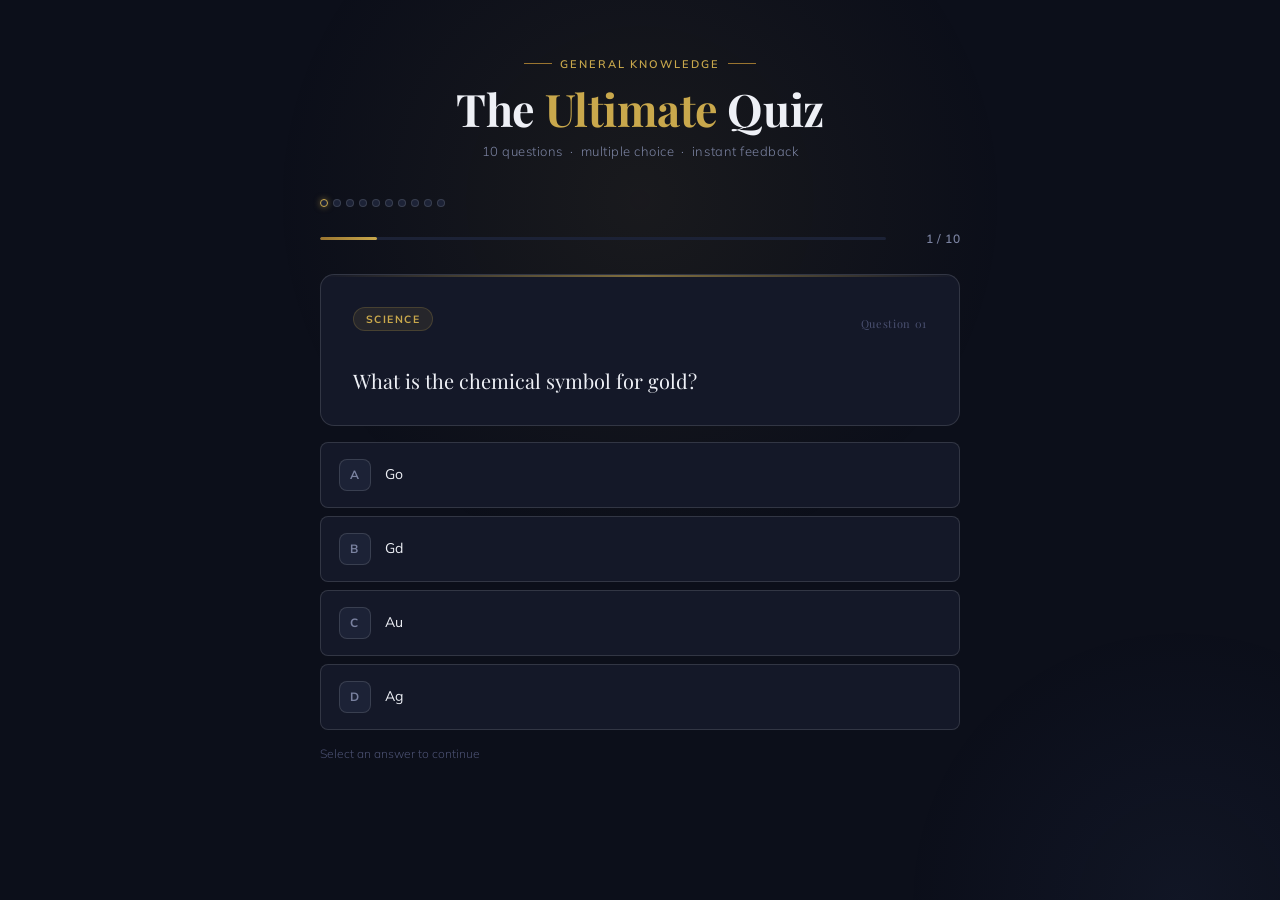
==== index.html @ 468066ce "Add files via upload" ====
<!DOCTYPE html>
<html lang="en">
<head>
<meta charset="UTF-8"/>
<meta name="viewport" content="width=device-width, initial-scale=1.0"/>
<title>Knowledge Quiz</title>
<link rel="preconnect" href="https://fonts.googleapis.com"/>
<link href="https://fonts.googleapis.com/css2?family=Playfair+Display:wght@400;700&family=Mulish:wght@300;400;500;600&display=swap" rel="stylesheet"/>
<style>
:root {
  --bg:        #0c0f1a;
  --surface:   #141828;
  --surface2:  #1c2236;
  --border:    rgba(255,255,255,0.07);
  --border2:   rgba(255,255,255,0.13);
  --gold:      #c9a84c;
  --gold-lt:   #e8c97a;
  --gold-dk:   #9a7530;
  --text:      #eef0f6;
  --muted:     #7a82a0;
  --muted2:    #4a5070;
  --correct:   #2ecc71;
  --wrong:     #e74c3c;
  --correct-bg:rgba(46,204,113,0.1);
  --wrong-bg:  rgba(231,76,60,0.1);
  --radius:    14px;
  --radius-sm: 8px;
}

*,*::before,*::after{box-sizing:border-box;margin:0;padding:0;}

body {
  font-family: 'Mulish', sans-serif;
  background: var(--bg);
  color: var(--text);
  min-height: 100vh;
  display: flex;
  align-items: flex-start;
  justify-content: center;
  padding: 3rem 1rem 5rem;
  position: relative;
  overflow-x: hidden;
}

/* Background decoration */
body::before {
  content: '';
  position: fixed;
  top: -200px; left: 50%;
  transform: translateX(-50%);
  width: 800px; height: 800px;
  background: radial-gradient(ellipse at center, rgba(201,168,76,0.07) 0%, transparent 65%);
  pointer-events: none;
  z-index: 0;
}
body::after {
  content: '';
  position: fixed;
  bottom: -300px; right: -200px;
  width: 600px; height: 600px;
  background: radial-gradient(ellipse at center, rgba(99,130,220,0.06) 0%, transparent 65%);
  pointer-events: none;
  z-index: 0;
}

.quiz-wrap {
  width: 100%;
  max-width: 640px;
  position: relative;
  z-index: 1;
  animation: fadeUp 0.6s ease both;
}

@keyframes fadeUp {
  from { opacity:0; transform: translateY(24px); }
  to   { opacity:1; transform: translateY(0); }
}

/* ── Header ── */
.quiz-header {
  text-align: center;
  margin-bottom: 2.5rem;
}

.quiz-eyebrow {
  display: inline-flex;
  align-items: center;
  gap: 8px;
  font-size: 11px;
  font-weight: 600;
  letter-spacing: 0.18em;
  text-transform: uppercase;
  color: var(--gold);
  margin-bottom: 0.85rem;
}
.quiz-eyebrow::before,
.quiz-eyebrow::after {
  content: '';
  display: block;
  width: 28px;
  height: 1px;
  background: var(--gold-dk);
}

.quiz-title {
  font-family: 'Playfair Display', serif;
  font-size: 2.8rem;
  font-weight: 700;
  color: var(--text);
  line-height: 1.1;
  margin-bottom: 0.6rem;
  letter-spacing: -0.01em;
}

.quiz-title span { color: var(--gold); }

.quiz-subtitle {
  font-size: 13px;
  font-weight: 300;
  color: var(--muted);
  letter-spacing: 0.04em;
}

/* ── Progress ── */
.progress-wrap {
  display: flex;
  align-items: center;
  gap: 14px;
  margin-bottom: 1.75rem;
}

.progress-track {
  flex: 1;
  height: 3px;
  background: var(--surface2);
  border-radius: 99px;
  overflow: hidden;
}

.progress-fill {
  height: 100%;
  background: linear-gradient(90deg, var(--gold-dk), var(--gold));
  border-radius: 99px;
  transition: width 0.5s cubic-bezier(.4,0,.2,1);
}

.progress-count {
  font-size: 12px;
  font-weight: 600;
  color: var(--muted);
  white-space: nowrap;
  min-width: 60px;
  text-align: right;
  letter-spacing: 0.04em;
}

/* ── Question card ── */
.question-card {
  background: var(--surface);
  border: 1px solid var(--border2);
  border-radius: var(--radius);
  padding: 2rem 2rem 1.75rem;
  margin-bottom: 1rem;
  position: relative;
  overflow: hidden;
}

.question-card::before {
  content: '';
  position: absolute;
  top: 0; left: 0; right: 0;
  height: 2px;
  background: linear-gradient(90deg, transparent, var(--gold), transparent);
  opacity: 0.6;
}

.q-cat {
  display: inline-flex;
  align-items: center;
  gap: 6px;
  font-size: 10.5px;
  font-weight: 700;
  letter-spacing: 0.14em;
  text-transform: uppercase;
  color: var(--gold);
  background: rgba(201,168,76,0.1);
  border: 1px solid rgba(201,168,76,0.2);
  padding: 4px 12px;
  border-radius: 99px;
  margin-bottom: 1.1rem;
}

.q-number {
  font-family: 'Playfair Display', serif;
  font-size: 11px;
  color: var(--muted2);
  letter-spacing: 0.06em;
  margin-bottom: 0.5rem;
}

.q-text {
  font-family: 'Playfair Display', serif;
  font-size: 1.25rem;
  font-weight: 400;
  line-height: 1.6;
  color: var(--text);
}

/* ── Options ── */
.options-grid {
  display: flex;
  flex-direction: column;
  gap: 8px;
  margin-bottom: 1rem;
}

.option-btn {
  width: 100%;
  text-align: left;
  background: var(--surface);
  border: 1px solid var(--border2);
  border-radius: var(--radius-sm);
  padding: 1rem 1.1rem;
  font-family: 'Mulish', sans-serif;
  font-size: 14px;
  font-weight: 400;
  color: var(--text);
  cursor: pointer;
  display: flex;
  align-items: center;
  gap: 14px;
  transition: all 0.2s ease;
  position: relative;
  overflow: hidden;
}

.option-btn::after {
  content: '';
  position: absolute;
  inset: 0;
  background: linear-gradient(90deg, rgba(201,168,76,0.04) 0%, transparent 60%);
  opacity: 0;
  transition: opacity 0.2s;
}

.option-btn:hover:not(:disabled) {
  border-color: rgba(201,168,76,0.35);
  background: var(--surface2);
  transform: translateX(4px);
}
.option-btn:hover:not(:disabled)::after { opacity: 1; }

.option-btn:disabled { cursor: default; }

.opt-letter {
  width: 32px;
  height: 32px;
  border-radius: var(--radius-sm);
  background: var(--surface2);
  border: 1px solid var(--border2);
  display: flex;
  align-items: center;
  justify-content: center;
  font-size: 12px;
  font-weight: 700;
  flex-shrink: 0;
  color: var(--muted);
  letter-spacing: 0.02em;
  transition: all 0.2s;
}

.opt-text { flex: 1; line-height: 1.45; }

.opt-icon {
  font-size: 16px;
  flex-shrink: 0;
  opacity: 0;
  transition: opacity 0.2s;
}

/* States */
.option-btn.correct {
  border-color: rgba(46,204,113,0.5);
  background: var(--correct-bg);
}
.option-btn.correct .opt-letter {
  background: var(--correct);
  border-color: var(--correct);
  color: #fff;
}
.option-btn.correct .opt-icon { opacity: 1; color: var(--correct); }

.option-btn.wrong {
  border-color: rgba(231,76,60,0.5);
  background: var(--wrong-bg);
}
.option-btn.wrong .opt-letter {
  background: var(--wrong);
  border-color: var(--wrong);
  color: #fff;
}
.option-btn.wrong .opt-icon { opacity: 1; color: var(--wrong); }

.option-btn.dimmed { opacity: 0.3; }

/* ── Feedback ── */
.feedback-box {
  display: none;
  border-radius: var(--radius-sm);
  padding: 0.9rem 1.1rem;
  font-size: 13.5px;
  font-weight: 300;
  line-height: 1.65;
  color: var(--muted);
  margin-bottom: 1rem;
  border-left: 2px solid var(--gold-dk);
  background: rgba(201,168,76,0.04);
}
.feedback-box.visible { display: block; animation: fadeIn 0.3s ease; }
.feedback-box.correct-fb { border-color: var(--correct); background: var(--correct-bg); color: #a8f0c6; }
.feedback-box.wrong-fb   { border-color: var(--wrong);   background: var(--wrong-bg);   color: #f5b8b2; }

.fb-label {
  font-weight: 700;
  font-size: 11px;
  letter-spacing: 0.1em;
  text-transform: uppercase;
  margin-bottom: 4px;
}

@keyframes fadeIn {
  from { opacity:0; transform: translateY(6px); }
  to   { opacity:1; transform: translateY(0); }
}

/* ── Nav ── */
.nav-row {
  display: flex;
  justify-content: space-between;
  align-items: center;
  margin-top: 0.5rem;
}

.nav-hint {
  font-size: 12px;
  color: var(--muted2);
  font-weight: 300;
}

.next-btn {
  font-family: 'Mulish', sans-serif;
  font-size: 13px;
  font-weight: 700;
  letter-spacing: 0.08em;
  text-transform: uppercase;
  padding: 0.7rem 1.75rem;
  border-radius: 99px;
  background: linear-gradient(135deg, var(--gold-dk), var(--gold));
  color: #0c0f1a;
  border: none;
  cursor: pointer;
  display: none;
  align-items: center;
  gap: 8px;
  transition: opacity 0.2s, transform 0.15s, box-shadow 0.2s;
  box-shadow: 0 4px 24px rgba(201,168,76,0.25);
}
.next-btn.visible { display: flex; animation: fadeIn 0.3s ease; }
.next-btn:hover   { opacity: 0.9; transform: translateY(-1px); box-shadow: 0 6px 30px rgba(201,168,76,0.35); }
.next-btn:active  { transform: scale(0.97); }

/* ── Score dots ── */
.score-dots {
  display: flex;
  gap: 5px;
  flex-wrap: wrap;
  margin-bottom: 1.5rem;
}
.score-dot {
  width: 8px; height: 8px;
  border-radius: 50%;
  background: var(--surface2);
  border: 1px solid var(--border2);
  transition: all 0.3s ease;
}
.score-dot.hit   { background: var(--correct); border-color: var(--correct); box-shadow: 0 0 6px rgba(46,204,113,0.5); }
.score-dot.miss  { background: var(--wrong);   border-color: var(--wrong); }
.score-dot.active{ border-color: var(--gold); box-shadow: 0 0 6px rgba(201,168,76,0.5); }

/* ── Result ── */
.result-card {
  display: none;
  text-align: center;
  background: var(--surface);
  border: 1px solid var(--border2);
  border-radius: var(--radius);
  padding: 3rem 2rem;
  position: relative;
  overflow: hidden;
  animation: fadeUp 0.5s ease both;
}
.result-card::before {
  content: '';
  position: absolute;
  top: 0; left: 0; right: 0;
  height: 2px;
  background: linear-gradient(90deg, transparent, var(--gold), transparent);
}
.result-card.visible { display: block; }

.result-trophy {
  font-size: 3.5rem;
  margin-bottom: 1rem;
  display: block;
  animation: pop 0.5s cubic-bezier(.36,.07,.19,.97) 0.2s both;
}
@keyframes pop {
  0%   { transform: scale(0.5); opacity: 0; }
  80%  { transform: scale(1.15); }
  100% { transform: scale(1); opacity: 1; }
}

.score-big {
  font-family: 'Playfair Display', serif;
  font-size: 5rem;
  font-weight: 700;
  color: var(--gold);
  line-height: 1;
  margin-bottom: 0.15rem;
}

.score-denom {
  font-size: 14px;
  color: var(--muted);
  font-weight: 300;
  margin-bottom: 1.25rem;
  letter-spacing: 0.06em;
}

.result-title {
  font-family: 'Playfair Display', serif;
  font-size: 1.8rem;
  font-weight: 700;
  margin-bottom: 0.5rem;
}

.result-msg {
  font-size: 14px;
  font-weight: 300;
  color: var(--muted);
  line-height: 1.6;
  margin-bottom: 2rem;
  max-width: 380px;
  margin-left: auto;
  margin-right: auto;
}

.result-stats {
  display: flex;
  justify-content: center;
  gap: 2rem;
  margin-bottom: 2rem;
  padding: 1.25rem 1.5rem;
  background: var(--surface2);
  border-radius: var(--radius-sm);
  border: 1px solid var(--border);
}

.stat-item { text-align: center; }
.stat-value {
  font-size: 1.4rem;
  font-weight: 700;
  color: var(--text);
  display: block;
}
.stat-value.green { color: var(--correct); }
.stat-value.red   { color: var(--wrong); }
.stat-label {
  font-size: 11px;
  color: var(--muted);
  text-transform: uppercase;
  letter-spacing: 0.1em;
  font-weight: 600;
}

.restart-btn {
  font-family: 'Mulish', sans-serif;
  font-size: 13px;
  font-weight: 700;
  letter-spacing: 0.08em;
  text-transform: uppercase;
  padding: 0.75rem 2.25rem;
  border-radius: 99px;
  background: linear-gradient(135deg, var(--gold-dk), var(--gold));
  color: #0c0f1a;
  border: none;
  cursor: pointer;
  transition: opacity 0.2s, transform 0.15s, box-shadow 0.2s;
  box-shadow: 0 4px 24px rgba(201,168,76,0.25);
}
.restart-btn:hover { opacity: 0.9; transform: translateY(-1px); box-shadow: 0 6px 30px rgba(201,168,76,0.35); }

/* ── Divider ── */
.gold-divider {
  width: 40px; height: 1px;
  background: linear-gradient(90deg, transparent, var(--gold-dk), transparent);
  margin: 1rem auto;
}
</style>
</head>
<body>

<div class="quiz-wrap">

  <!-- Header -->
  <div class="quiz-header">
    <div class="quiz-eyebrow">General Knowledge</div>
    <h1 class="quiz-title">The <span>Ultimate</span> Quiz</h1>
    <p class="quiz-subtitle">10 questions &nbsp;·&nbsp; multiple choice &nbsp;·&nbsp; instant feedback</p>
  </div>

  <!-- Main quiz -->
  <div id="quizMain">

    <!-- Score dots tracker -->
    <div class="score-dots" id="scoreDots"></div>

    <!-- Progress -->
    <div class="progress-wrap">
      <div class="progress-track">
        <div class="progress-fill" id="progressFill" style="width:10%"></div>
      </div>
      <div class="progress-count" id="progressCount">1 / 10</div>
    </div>

    <!-- Question -->
    <div class="question-card">
      <div style="display:flex;align-items:center;justify-content:space-between;margin-bottom:1rem;">
        <span class="q-cat" id="qCat">Science</span>
        <span class="q-number" id="qNum">Question 01</span>
      </div>
      <p class="q-text" id="qText">Loading question…</p>
    </div>

    <!-- Options -->
    <div class="options-grid" id="optionsGrid"></div>

    <!-- Feedback -->
    <div class="feedback-box" id="feedbackBox">
      <div class="fb-label" id="fbLabel">Correct</div>
      <div id="fbText"></div>
    </div>

    <!-- Nav -->
    <div class="nav-row">
      <span class="nav-hint" id="navHint">Select an answer to continue</span>
      <button class="next-btn" id="nextBtn">
        Continue &nbsp;›
      </button>
    </div>

  </div><!-- /quizMain -->

  <!-- Result -->
  <div class="result-card" id="resultCard">
    <span class="result-trophy" id="resultTrophy">🏆</span>
    <div class="score-big" id="scoreBig">0</div>
    <div class="score-denom" id="scoreDenom">out of 10 correct</div>
    <div class="gold-divider"></div>
    <h2 class="result-title" id="resultTitle">Well done!</h2>
    <p class="result-msg" id="resultMsg"></p>
    <div class="result-stats">
      <div class="stat-item">
        <span class="stat-value green" id="statCorrect">0</span>
        <span class="stat-label">Correct</span>
      </div>
      <div class="stat-item">
        <span class="stat-value red" id="statWrong">0</span>
        <span class="stat-label">Wrong</span>
      </div>
      <div class="stat-item">
        <span class="stat-value" id="statPct">0%</span>
        <span class="stat-label">Score</span>
      </div>
    </div>
    <button class="restart-btn" onclick="restart()">Play Again</button>
  </div>

</div><!-- /quiz-wrap -->

<script>
const questions = [
  { category:"Science",    text:"What is the chemical symbol for gold?",                                        options:["Go","Gd","Au","Ag"],             answer:2, explanation:"Au comes from the Latin 'Aurum'. Silver is Ag, Gadolinium is Gd." },
  { category:"Geography",  text:"Which country has the most natural lakes in the world?",                       options:["Russia","Canada","USA","Brazil"], answer:1, explanation:"Canada holds ~879,800 lakes — about 60% of the world's total." },
  { category:"History",    text:"In which year did World War II end?",                                          options:["1943","1944","1945","1946"],       answer:2, explanation:"Germany surrendered May 8 and Japan on September 2, 1945." },
  { category:"Science",    text:"How many bones does an adult human body have?",                                options:["196","206","216","226"],           answer:1, explanation:"Adults have 206 bones. Babies start with ~270, which fuse over time." },
  { category:"Technology", text:"What does HTTP stand for?",                                                    options:["HyperText Transfer Protocol","High-Tech Transfer Protocol","HyperText Transmission Program","Hyper Transfer Text Protocol"], answer:0, explanation:"HyperText Transfer Protocol — the foundation of Web communication." },
  { category:"Astronomy",  text:"Which planet is known as the Red Planet?",                                     options:["Venus","Saturn","Jupiter","Mars"], answer:3, explanation:"Mars's iron-oxide surface gives it a distinctive reddish appearance." },
  { category:"Language",   text:"How many letters are in the English alphabet?",                                options:["24","25","26","27"],               answer:2, explanation:"26 letters, A to Z, evolved from the Latin alphabet." },
  { category:"Math",       text:"What is the value of π (pi) rounded to two decimal places?",                  options:["3.12","3.14","3.16","3.18"],       answer:1, explanation:"Pi ≈ 3.14159… → 3.14. It's the ratio of circumference to diameter." },
  { category:"Art",        text:"Who painted the Mona Lisa?",                                                  options:["Michelangelo","Van Gogh","Leonardo da Vinci","Raphael"], answer:2, explanation:"Leonardo da Vinci painted it between 1503–1519. It hangs in the Louvre, Paris." },
  { category:"Science",    text:"What gas do plants absorb during photosynthesis?",                             options:["Oxygen","Nitrogen","Carbon Dioxide","Hydrogen"], answer:2, explanation:"Plants absorb CO₂ and convert it into glucose and oxygen using sunlight." }
];

const letters = ['A','B','C','D'];
let current = 0, score = 0, wrong = 0, answered = false;
const results = [];

function buildDots() {
  const wrap = document.getElementById('scoreDots');
  wrap.innerHTML = '';
  questions.forEach((_, i) => {
    const d = document.createElement('div');
    d.className = 'score-dot' + (i === 0 ? ' active' : '');
    d.id = `dot${i}`;
    wrap.appendChild(d);
  });
}

function loadQuestion() {
  answered = false;
  const q = questions[current];
  document.getElementById('qCat').textContent = q.category;
  document.getElementById('qNum').textContent = `Question ${String(current+1).padStart(2,'0')}`;
  document.getElementById('qText').textContent = q.text;
  document.getElementById('progressFill').style.width = `${((current+1)/questions.length)*100}%`;
  document.getElementById('progressCount').textContent = `${current+1} / ${questions.length}`;
  document.getElementById('navHint').textContent = 'Select an answer to continue';

  // dots
  questions.forEach((_,i) => {
    const d = document.getElementById(`dot${i}`);
    d.classList.remove('active');
    if (i === current) d.classList.add('active');
  });

  const grid = document.getElementById('optionsGrid');
  grid.innerHTML = '';
  q.options.forEach((opt, i) => {
    const btn = document.createElement('button');
    btn.className = 'option-btn';
    btn.innerHTML = `<span class="opt-letter">${letters[i]}</span><span class="opt-text">${opt}</span><span class="opt-icon" aria-hidden="true"></span>`;
    btn.onclick = () => selectAnswer(i);
    grid.appendChild(btn);
  });

  const fb = document.getElementById('feedbackBox');
  fb.className = 'feedback-box';
  document.getElementById('nextBtn').className = 'next-btn';
}

function selectAnswer(idx) {
  if (answered) return;
  answered = true;
  const q = questions[current];
  const isCorrect = idx === q.answer;
  isCorrect ? score++ : wrong++;
  results.push(isCorrect);

  const btns = document.querySelectorAll('.option-btn');
  btns.forEach((btn, i) => {
    btn.disabled = true;
    const icon = btn.querySelector('.opt-icon');
    if (i === q.answer) {
      btn.classList.add('correct');
      icon.textContent = '✓';
    } else if (i === idx && !isCorrect) {
      btn.classList.add('wrong');
      icon.textContent = '✗';
    } else {
      btn.classList.add('dimmed');
    }
  });

  // dot
  const dot = document.getElementById(`dot${current}`);
  dot.classList.remove('active');
  dot.classList.add(isCorrect ? 'hit' : 'miss');

  // feedback
  const fb   = document.getElementById('feedbackBox');
  const lbl  = document.getElementById('fbLabel');
  const txt  = document.getElementById('fbText');
  lbl.textContent = isCorrect ? '✓ Correct!' : '✗ Incorrect';
  txt.textContent  = q.explanation;
  fb.className = `feedback-box visible ${isCorrect ? 'correct-fb' : 'wrong-fb'}`;

  document.getElementById('navHint').textContent = '';
  document.getElementById('nextBtn').className = 'next-btn visible';
}

function nextQuestion() {
  current++;
  if (current >= questions.length) showResult();
  else loadQuestion();
}

function showResult() {
  document.getElementById('quizMain').style.display = 'none';
  const rc = document.getElementById('resultCard');
  rc.className = 'result-card visible';

  const pct = Math.round((score / questions.length) * 100);
  document.getElementById('scoreBig').textContent = score;
  document.getElementById('scoreDenom').textContent = `out of ${questions.length} correct`;
  document.getElementById('statCorrect').textContent = score;
  document.getElementById('statWrong').textContent = wrong;
  document.getElementById('statPct').textContent = pct + '%';

  let trophy, title, msg;
  if (pct === 100) { trophy='🏆'; title='Flawless Victory!'; msg='A perfect score — every single answer correct. You are exceptional.'; }
  else if (pct >= 80) { trophy='🥇'; title='Excellent Work!'; msg=`${score} out of ${questions.length} correct. You clearly know your stuff.`; }
  else if (pct >= 60) { trophy='🥈'; title='Good Job!'; msg=`${score} out of ${questions.length} correct. Solid performance — keep it up!`; }
  else if (pct >= 40) { trophy='🥉'; title='Not Bad!'; msg=`${score} out of ${questions.length} correct. A bit more practice and you'll ace it.`; }
  else { trophy='📚'; title='Keep Learning!'; msg=`${score} out of ${questions.length} correct. Every genius started somewhere — try again!`; }

  document.getElementById('resultTrophy').textContent = trophy;
  document.getElementById('resultTitle').textContent = title;
  document.getElementById('resultMsg').textContent = msg;
}

function restart() {
  current = 0; score = 0; wrong = 0; answered = false; results.length = 0;
  document.getElementById('quizMain').style.display = '';
  document.getElementById('resultCard').className = 'result-card';
  buildDots();
  loadQuestion();
}

document.getElementById('nextBtn').onclick = nextQuestion;

buildDots();
loadQuestion();
</script>
</body>
</html>
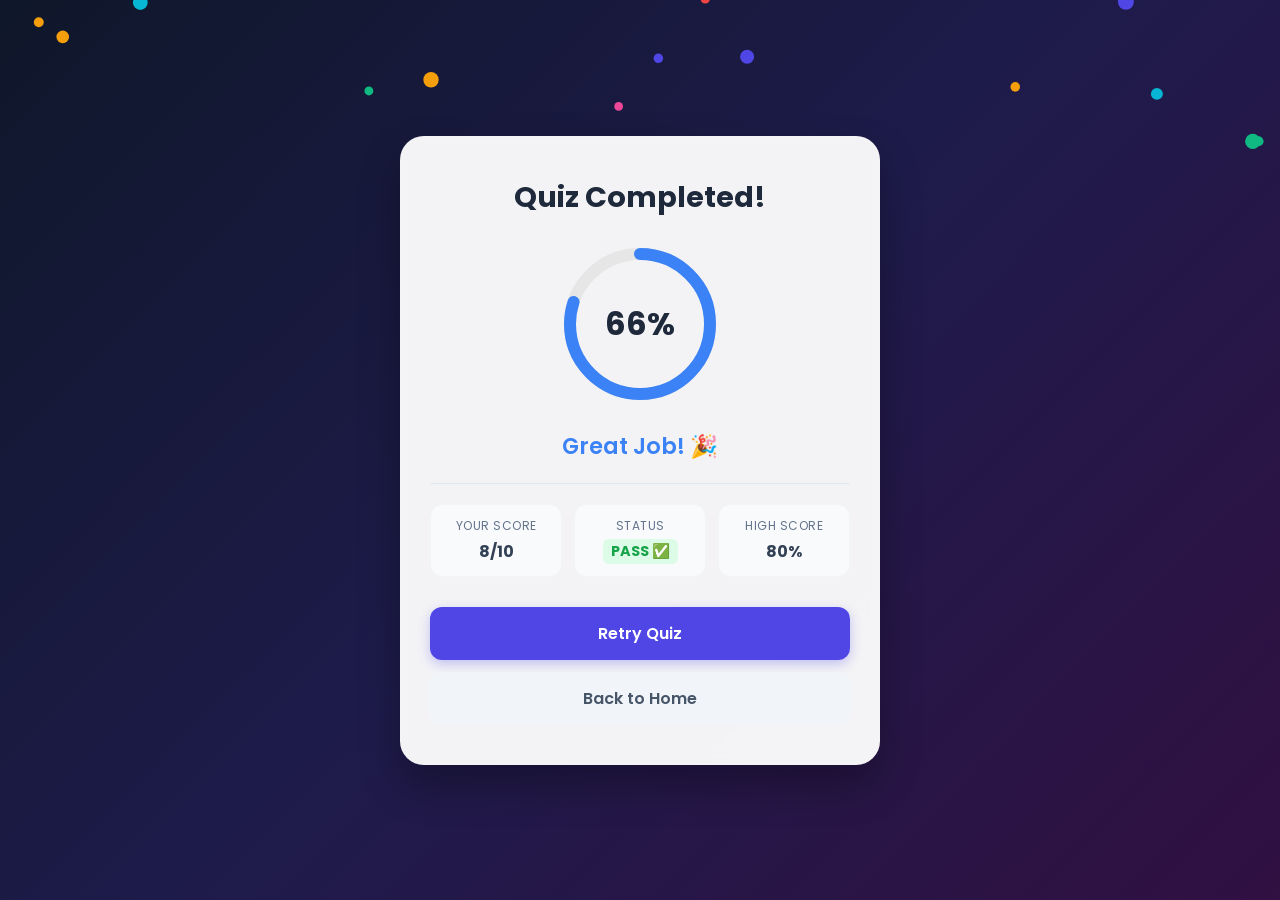
==== commit d4d0d758: "Add files via upload" ====
--- a/index.html
+++ b/index.html
@@ -1,736 +1,64 @@
 <!DOCTYPE html>
 <html lang="en">
 <head>
-<meta charset="UTF-8"/>
-<meta name="viewport" content="width=device-width, initial-scale=1.0"/>
-<title>Knowledge Quiz</title>
-<link rel="preconnect" href="https://fonts.googleapis.com"/>
-<link href="https://fonts.googleapis.com/css2?family=Playfair+Display:wght@400;700&family=Mulish:wght@300;400;500;600&display=swap" rel="stylesheet"/>
-<style>
-:root {
-  --bg:        #0c0f1a;
-  --surface:   #141828;
-  --surface2:  #1c2236;
-  --border:    rgba(255,255,255,0.07);
-  --border2:   rgba(255,255,255,0.13);
-  --gold:      #c9a84c;
-  --gold-lt:   #e8c97a;
-  --gold-dk:   #9a7530;
-  --text:      #eef0f6;
-  --muted:     #7a82a0;
-  --muted2:    #4a5070;
-  --correct:   #2ecc71;
-  --wrong:     #e74c3c;
-  --correct-bg:rgba(46,204,113,0.1);
-  --wrong-bg:  rgba(231,76,60,0.1);
-  --radius:    14px;
-  --radius-sm: 8px;
-}
-
-*,*::before,*::after{box-sizing:border-box;margin:0;padding:0;}
-
-body {
-  font-family: 'Mulish', sans-serif;
-  background: var(--bg);
-  color: var(--text);
-  min-height: 100vh;
-  display: flex;
-  align-items: flex-start;
-  justify-content: center;
-  padding: 3rem 1rem 5rem;
-  position: relative;
-  overflow-x: hidden;
-}
-
-/* Background decoration */
-body::before {
-  content: '';
-  position: fixed;
-  top: -200px; left: 50%;
-  transform: translateX(-50%);
-  width: 800px; height: 800px;
-  background: radial-gradient(ellipse at center, rgba(201,168,76,0.07) 0%, transparent 65%);
-  pointer-events: none;
-  z-index: 0;
-}
-body::after {
-  content: '';
-  position: fixed;
-  bottom: -300px; right: -200px;
-  width: 600px; height: 600px;
-  background: radial-gradient(ellipse at center, rgba(99,130,220,0.06) 0%, transparent 65%);
-  pointer-events: none;
-  z-index: 0;
-}
-
-.quiz-wrap {
-  width: 100%;
-  max-width: 640px;
-  position: relative;
-  z-index: 1;
-  animation: fadeUp 0.6s ease both;
-}
-
-@keyframes fadeUp {
-  from { opacity:0; transform: translateY(24px); }
-  to   { opacity:1; transform: translateY(0); }
-}
-
-/* ── Header ── */
-.quiz-header {
-  text-align: center;
-  margin-bottom: 2.5rem;
-}
-
-.quiz-eyebrow {
-  display: inline-flex;
-  align-items: center;
-  gap: 8px;
-  font-size: 11px;
-  font-weight: 600;
-  letter-spacing: 0.18em;
-  text-transform: uppercase;
-  color: var(--gold);
-  margin-bottom: 0.85rem;
-}
-.quiz-eyebrow::before,
-.quiz-eyebrow::after {
-  content: '';
-  display: block;
-  width: 28px;
-  height: 1px;
-  background: var(--gold-dk);
-}
-
-.quiz-title {
-  font-family: 'Playfair Display', serif;
-  font-size: 2.8rem;
-  font-weight: 700;
-  color: var(--text);
-  line-height: 1.1;
-  margin-bottom: 0.6rem;
-  letter-spacing: -0.01em;
-}
-
-.quiz-title span { color: var(--gold); }
-
-.quiz-subtitle {
-  font-size: 13px;
-  font-weight: 300;
-  color: var(--muted);
-  letter-spacing: 0.04em;
-}
-
-/* ── Progress ── */
-.progress-wrap {
-  display: flex;
-  align-items: center;
-  gap: 14px;
-  margin-bottom: 1.75rem;
-}
-
-.progress-track {
-  flex: 1;
-  height: 3px;
-  background: var(--surface2);
-  border-radius: 99px;
-  overflow: hidden;
-}
-
-.progress-fill {
-  height: 100%;
-  background: linear-gradient(90deg, var(--gold-dk), var(--gold));
-  border-radius: 99px;
-  transition: width 0.5s cubic-bezier(.4,0,.2,1);
-}
-
-.progress-count {
-  font-size: 12px;
-  font-weight: 600;
-  color: var(--muted);
-  white-space: nowrap;
-  min-width: 60px;
-  text-align: right;
-  letter-spacing: 0.04em;
-}
-
-/* ── Question card ── */
-.question-card {
-  background: var(--surface);
-  border: 1px solid var(--border2);
-  border-radius: var(--radius);
-  padding: 2rem 2rem 1.75rem;
-  margin-bottom: 1rem;
-  position: relative;
-  overflow: hidden;
-}
-
-.question-card::before {
-  content: '';
-  position: absolute;
-  top: 0; left: 0; right: 0;
-  height: 2px;
-  background: linear-gradient(90deg, transparent, var(--gold), transparent);
-  opacity: 0.6;
-}
-
-.q-cat {
-  display: inline-flex;
-  align-items: center;
-  gap: 6px;
-  font-size: 10.5px;
-  font-weight: 700;
-  letter-spacing: 0.14em;
-  text-transform: uppercase;
-  color: var(--gold);
-  background: rgba(201,168,76,0.1);
-  border: 1px solid rgba(201,168,76,0.2);
-  padding: 4px 12px;
-  border-radius: 99px;
-  margin-bottom: 1.1rem;
-}
-
-.q-number {
-  font-family: 'Playfair Display', serif;
-  font-size: 11px;
-  color: var(--muted2);
-  letter-spacing: 0.06em;
-  margin-bottom: 0.5rem;
-}
-
-.q-text {
-  font-family: 'Playfair Display', serif;
-  font-size: 1.25rem;
-  font-weight: 400;
-  line-height: 1.6;
-  color: var(--text);
-}
-
-/* ── Options ── */
-.options-grid {
-  display: flex;
-  flex-direction: column;
-  gap: 8px;
-  margin-bottom: 1rem;
-}
-
-.option-btn {
-  width: 100%;
-  text-align: left;
-  background: var(--surface);
-  border: 1px solid var(--border2);
-  border-radius: var(--radius-sm);
-  padding: 1rem 1.1rem;
-  font-family: 'Mulish', sans-serif;
-  font-size: 14px;
-  font-weight: 400;
-  color: var(--text);
-  cursor: pointer;
-  display: flex;
-  align-items: center;
-  gap: 14px;
-  transition: all 0.2s ease;
-  position: relative;
-  overflow: hidden;
-}
-
-.option-btn::after {
-  content: '';
-  position: absolute;
-  inset: 0;
-  background: linear-gradient(90deg, rgba(201,168,76,0.04) 0%, transparent 60%);
-  opacity: 0;
-  transition: opacity 0.2s;
-}
-
-.option-btn:hover:not(:disabled) {
-  border-color: rgba(201,168,76,0.35);
-  background: var(--surface2);
-  transform: translateX(4px);
-}
-.option-btn:hover:not(:disabled)::after { opacity: 1; }
-
-.option-btn:disabled { cursor: default; }
-
-.opt-letter {
-  width: 32px;
-  height: 32px;
-  border-radius: var(--radius-sm);
-  background: var(--surface2);
-  border: 1px solid var(--border2);
-  display: flex;
-  align-items: center;
-  justify-content: center;
-  font-size: 12px;
-  font-weight: 700;
-  flex-shrink: 0;
-  color: var(--muted);
-  letter-spacing: 0.02em;
-  transition: all 0.2s;
-}
-
-.opt-text { flex: 1; line-height: 1.45; }
-
-.opt-icon {
-  font-size: 16px;
-  flex-shrink: 0;
-  opacity: 0;
-  transition: opacity 0.2s;
-}
-
-/* States */
-.option-btn.correct {
-  border-color: rgba(46,204,113,0.5);
-  background: var(--correct-bg);
-}
-.option-btn.correct .opt-letter {
-  background: var(--correct);
-  border-color: var(--correct);
-  color: #fff;
-}
-.option-btn.correct .opt-icon { opacity: 1; color: var(--correct); }
-
-.option-btn.wrong {
-  border-color: rgba(231,76,60,0.5);
-  background: var(--wrong-bg);
-}
-.option-btn.wrong .opt-letter {
-  background: var(--wrong);
-  border-color: var(--wrong);
-  color: #fff;
-}
-.option-btn.wrong .opt-icon { opacity: 1; color: var(--wrong); }
-
-.option-btn.dimmed { opacity: 0.3; }
-
-/* ── Feedback ── */
-.feedback-box {
-  display: none;
-  border-radius: var(--radius-sm);
-  padding: 0.9rem 1.1rem;
-  font-size: 13.5px;
-  font-weight: 300;
-  line-height: 1.65;
-  color: var(--muted);
-  margin-bottom: 1rem;
-  border-left: 2px solid var(--gold-dk);
-  background: rgba(201,168,76,0.04);
-}
-.feedback-box.visible { display: block; animation: fadeIn 0.3s ease; }
-.feedback-box.correct-fb { border-color: var(--correct); background: var(--correct-bg); color: #a8f0c6; }
-.feedback-box.wrong-fb   { border-color: var(--wrong);   background: var(--wrong-bg);   color: #f5b8b2; }
-
-.fb-label {
-  font-weight: 700;
-  font-size: 11px;
-  letter-spacing: 0.1em;
-  text-transform: uppercase;
-  margin-bottom: 4px;
-}
-
-@keyframes fadeIn {
-  from { opacity:0; transform: translateY(6px); }
-  to   { opacity:1; transform: translateY(0); }
-}
-
-/* ── Nav ── */
-.nav-row {
-  display: flex;
-  justify-content: space-between;
-  align-items: center;
-  margin-top: 0.5rem;
-}
-
-.nav-hint {
-  font-size: 12px;
-  color: var(--muted2);
-  font-weight: 300;
-}
-
-.next-btn {
-  font-family: 'Mulish', sans-serif;
-  font-size: 13px;
-  font-weight: 700;
-  letter-spacing: 0.08em;
-  text-transform: uppercase;
-  padding: 0.7rem 1.75rem;
-  border-radius: 99px;
-  background: linear-gradient(135deg, var(--gold-dk), var(--gold));
-  color: #0c0f1a;
-  border: none;
-  cursor: pointer;
-  display: none;
-  align-items: center;
-  gap: 8px;
-  transition: opacity 0.2s, transform 0.15s, box-shadow 0.2s;
-  box-shadow: 0 4px 24px rgba(201,168,76,0.25);
-}
-.next-btn.visible { display: flex; animation: fadeIn 0.3s ease; }
-.next-btn:hover   { opacity: 0.9; transform: translateY(-1px); box-shadow: 0 6px 30px rgba(201,168,76,0.35); }
-.next-btn:active  { transform: scale(0.97); }
-
-/* ── Score dots ── */
-.score-dots {
-  display: flex;
-  gap: 5px;
-  flex-wrap: wrap;
-  margin-bottom: 1.5rem;
-}
-.score-dot {
-  width: 8px; height: 8px;
-  border-radius: 50%;
-  background: var(--surface2);
-  border: 1px solid var(--border2);
-  transition: all 0.3s ease;
-}
-.score-dot.hit   { background: var(--correct); border-color: var(--correct); box-shadow: 0 0 6px rgba(46,204,113,0.5); }
-.score-dot.miss  { background: var(--wrong);   border-color: var(--wrong); }
-.score-dot.active{ border-color: var(--gold); box-shadow: 0 0 6px rgba(201,168,76,0.5); }
-
-/* ── Result ── */
-.result-card {
-  display: none;
-  text-align: center;
-  background: var(--surface);
-  border: 1px solid var(--border2);
-  border-radius: var(--radius);
-  padding: 3rem 2rem;
-  position: relative;
-  overflow: hidden;
-  animation: fadeUp 0.5s ease both;
-}
-.result-card::before {
-  content: '';
-  position: absolute;
-  top: 0; left: 0; right: 0;
-  height: 2px;
-  background: linear-gradient(90deg, transparent, var(--gold), transparent);
-}
-.result-card.visible { display: block; }
-
-.result-trophy {
-  font-size: 3.5rem;
-  margin-bottom: 1rem;
-  display: block;
-  animation: pop 0.5s cubic-bezier(.36,.07,.19,.97) 0.2s both;
-}
-@keyframes pop {
-  0%   { transform: scale(0.5); opacity: 0; }
-  80%  { transform: scale(1.15); }
-  100% { transform: scale(1); opacity: 1; }
-}
-
-.score-big {
-  font-family: 'Playfair Display', serif;
-  font-size: 5rem;
-  font-weight: 700;
-  color: var(--gold);
-  line-height: 1;
-  margin-bottom: 0.15rem;
-}
-
-.score-denom {
-  font-size: 14px;
-  color: var(--muted);
-  font-weight: 300;
-  margin-bottom: 1.25rem;
-  letter-spacing: 0.06em;
-}
-
-.result-title {
-  font-family: 'Playfair Display', serif;
-  font-size: 1.8rem;
-  font-weight: 700;
-  margin-bottom: 0.5rem;
-}
-
-.result-msg {
-  font-size: 14px;
-  font-weight: 300;
-  color: var(--muted);
-  line-height: 1.6;
-  margin-bottom: 2rem;
-  max-width: 380px;
-  margin-left: auto;
-  margin-right: auto;
-}
-
-.result-stats {
-  display: flex;
-  justify-content: center;
-  gap: 2rem;
-  margin-bottom: 2rem;
-  padding: 1.25rem 1.5rem;
-  background: var(--surface2);
-  border-radius: var(--radius-sm);
-  border: 1px solid var(--border);
-}
-
-.stat-item { text-align: center; }
-.stat-value {
-  font-size: 1.4rem;
-  font-weight: 700;
-  color: var(--text);
-  display: block;
-}
-.stat-value.green { color: var(--correct); }
-.stat-value.red   { color: var(--wrong); }
-.stat-label {
-  font-size: 11px;
-  color: var(--muted);
-  text-transform: uppercase;
-  letter-spacing: 0.1em;
-  font-weight: 600;
-}
-
-.restart-btn {
-  font-family: 'Mulish', sans-serif;
-  font-size: 13px;
-  font-weight: 700;
-  letter-spacing: 0.08em;
-  text-transform: uppercase;
-  padding: 0.75rem 2.25rem;
-  border-radius: 99px;
-  background: linear-gradient(135deg, var(--gold-dk), var(--gold));
-  color: #0c0f1a;
-  border: none;
-  cursor: pointer;
-  transition: opacity 0.2s, transform 0.15s, box-shadow 0.2s;
-  box-shadow: 0 4px 24px rgba(201,168,76,0.25);
-}
-.restart-btn:hover { opacity: 0.9; transform: translateY(-1px); box-shadow: 0 6px 30px rgba(201,168,76,0.35); }
-
-/* ── Divider ── */
-.gold-divider {
-  width: 40px; height: 1px;
-  background: linear-gradient(90deg, transparent, var(--gold-dk), transparent);
-  margin: 1rem auto;
-}
-</style>
+    <meta charset="UTF-8">
+    <meta name="viewport" content="width=device-width, initial-scale=1.0">
+    <title>Quiz Result</title>
+    <!-- Google Fonts for modern typography -->
+    <link rel="preconnect" href="https://fonts.googleapis.com">
+    <link rel="preconnect" href="https://fonts.gstatic.com" crossorigin>
+    <link href="https://fonts.googleapis.com/css2?family=Poppins:wght@400;600;700&display=swap" rel="stylesheet">
+    <!-- External CSS Link -->
+    <link rel="stylesheet" href="style.css">
 </head>
 <body>
+    <!-- Canvas for Confetti Effect on Passing -->
+    <canvas id="confetti-canvas"></canvas>
 
-<div class="quiz-wrap">
+    <div class="result-container">
+        <!-- Main Result Card -->
+        <div class="result-card">
+            <h1 class="title">Quiz Completed!</h1>
+            
+            <!-- Animated Circular Progress Bar -->
+            <div class="progress-container">
+                <svg class="progress-ring" width="160" height="160">
+                    <circle class="progress-ring__background" stroke="#e6e6e6" stroke-width="12" fill="transparent" r="70" cx="80" cy="80"/>
+                    <circle class="progress-ring__circle" stroke="#4f46e5" stroke-width="12" fill="transparent" r="70" cx="80" cy="80"/>
+                </svg>
+                <div class="percentage-display" id="percentage-text">0%</div>
+            </div>
 
-  <!-- Header -->
-  <div class="quiz-header">
-    <div class="quiz-eyebrow">General Knowledge</div>
-    <h1 class="quiz-title">The <span>Ultimate</span> Quiz</h1>
-    <p class="quiz-subtitle">10 questions &nbsp;·&nbsp; multiple choice &nbsp;·&nbsp; instant feedback</p>
-  </div>
+            <!-- Dynamic Performance Message -->
+            <h2 id="performance-message" class="message">Calculating...</h2>
+            
+            <hr class="divider">
 
-  <!-- Main quiz -->
-  <div id="quizMain">
+            <!-- Detailed Stats Grid -->
+            <div class="stats-grid">
+                <div class="stat-item">
+                    <span class="stat-label">Your Score</span>
+                    <span class="stat-value" id="score-text">0/0</span>
+                </div>
+                <div class="stat-item">
+                    <span class="stat-label">Status</span>
+                    <span class="stat-value status-badge" id="status-badge">-</span>
+                </div>
+                <div class="stat-item">
+                    <span class="stat-label">High Score</span>
+                    <span class="stat-value" id="high-score-text">0%</span>
+                </div>
+            </div>
 
-    <!-- Score dots tracker -->
-    <div class="score-dots" id="scoreDots"></div>
-
-    <!-- Progress -->
-    <div class="progress-wrap">
-      <div class="progress-track">
-        <div class="progress-fill" id="progressFill" style="width:10%"></div>
-      </div>
-      <div class="progress-count" id="progressCount">1 / 10</div>
+            <!-- Action Buttons -->
+            <div class="btn-group">
+                <button class="btn btn-primary" id="retry-btn">Retry Quiz</button>
+                <button class="btn btn-secondary" id="home-btn">Back to Home</button>
+            </div>
+        </div>
     </div>
 
-    <!-- Question -->
-    <div class="question-card">
-      <div style="display:flex;align-items:center;justify-content:space-between;margin-bottom:1rem;">
-        <span class="q-cat" id="qCat">Science</span>
-        <span class="q-number" id="qNum">Question 01</span>
-      </div>
-      <p class="q-text" id="qText">Loading question…</p>
-    </div>
-
-    <!-- Options -->
-    <div class="options-grid" id="optionsGrid"></div>
-
-    <!-- Feedback -->
-    <div class="feedback-box" id="feedbackBox">
-      <div class="fb-label" id="fbLabel">Correct</div>
-      <div id="fbText"></div>
-    </div>
-
-    <!-- Nav -->
-    <div class="nav-row">
-      <span class="nav-hint" id="navHint">Select an answer to continue</span>
-      <button class="next-btn" id="nextBtn">
-        Continue &nbsp;›
-      </button>
-    </div>
-
-  </div><!-- /quizMain -->
-
-  <!-- Result -->
-  <div class="result-card" id="resultCard">
-    <span class="result-trophy" id="resultTrophy">🏆</span>
-    <div class="score-big" id="scoreBig">0</div>
-    <div class="score-denom" id="scoreDenom">out of 10 correct</div>
-    <div class="gold-divider"></div>
-    <h2 class="result-title" id="resultTitle">Well done!</h2>
-    <p class="result-msg" id="resultMsg"></p>
-    <div class="result-stats">
-      <div class="stat-item">
-        <span class="stat-value green" id="statCorrect">0</span>
-        <span class="stat-label">Correct</span>
-      </div>
-      <div class="stat-item">
-        <span class="stat-value red" id="statWrong">0</span>
-        <span class="stat-label">Wrong</span>
-      </div>
-      <div class="stat-item">
-        <span class="stat-value" id="statPct">0%</span>
-        <span class="stat-label">Score</span>
-      </div>
-    </div>
-    <button class="restart-btn" onclick="restart()">Play Again</button>
-  </div>
-
-</div><!-- /quiz-wrap -->
-
-<script>
-const questions = [
-  { category:"Science",    text:"What is the chemical symbol for gold?",                                        options:["Go","Gd","Au","Ag"],             answer:2, explanation:"Au comes from the Latin 'Aurum'. Silver is Ag, Gadolinium is Gd." },
-  { category:"Geography",  text:"Which country has the most natural lakes in the world?",                       options:["Russia","Canada","USA","Brazil"], answer:1, explanation:"Canada holds ~879,800 lakes — about 60% of the world's total." },
-  { category:"History",    text:"In which year did World War II end?",                                          options:["1943","1944","1945","1946"],       answer:2, explanation:"Germany surrendered May 8 and Japan on September 2, 1945." },
-  { category:"Science",    text:"How many bones does an adult human body have?",                                options:["196","206","216","226"],           answer:1, explanation:"Adults have 206 bones. Babies start with ~270, which fuse over time." },
-  { category:"Technology", text:"What does HTTP stand for?",                                                    options:["HyperText Transfer Protocol","High-Tech Transfer Protocol","HyperText Transmission Program","Hyper Transfer Text Protocol"], answer:0, explanation:"HyperText Transfer Protocol — the foundation of Web communication." },
-  { category:"Astronomy",  text:"Which planet is known as the Red Planet?",                                     options:["Venus","Saturn","Jupiter","Mars"], answer:3, explanation:"Mars's iron-oxide surface gives it a distinctive reddish appearance." },
-  { category:"Language",   text:"How many letters are in the English alphabet?",                                options:["24","25","26","27"],               answer:2, explanation:"26 letters, A to Z, evolved from the Latin alphabet." },
-  { category:"Math",       text:"What is the value of π (pi) rounded to two decimal places?",                  options:["3.12","3.14","3.16","3.18"],       answer:1, explanation:"Pi ≈ 3.14159… → 3.14. It's the ratio of circumference to diameter." },
-  { category:"Art",        text:"Who painted the Mona Lisa?",                                                  options:["Michelangelo","Van Gogh","Leonardo da Vinci","Raphael"], answer:2, explanation:"Leonardo da Vinci painted it between 1503–1519. It hangs in the Louvre, Paris." },
-  { category:"Science",    text:"What gas do plants absorb during photosynthesis?",                             options:["Oxygen","Nitrogen","Carbon Dioxide","Hydrogen"], answer:2, explanation:"Plants absorb CO₂ and convert it into glucose and oxygen using sunlight." }
-];
-
-const letters = ['A','B','C','D'];
-let current = 0, score = 0, wrong = 0, answered = false;
-const results = [];
-
-function buildDots() {
-  const wrap = document.getElementById('scoreDots');
-  wrap.innerHTML = '';
-  questions.forEach((_, i) => {
-    const d = document.createElement('div');
-    d.className = 'score-dot' + (i === 0 ? ' active' : '');
-    d.id = `dot${i}`;
-    wrap.appendChild(d);
-  });
-}
-
-function loadQuestion() {
-  answered = false;
-  const q = questions[current];
-  document.getElementById('qCat').textContent = q.category;
-  document.getElementById('qNum').textContent = `Question ${String(current+1).padStart(2,'0')}`;
-  document.getElementById('qText').textContent = q.text;
-  document.getElementById('progressFill').style.width = `${((current+1)/questions.length)*100}%`;
-  document.getElementById('progressCount').textContent = `${current+1} / ${questions.length}`;
-  document.getElementById('navHint').textContent = 'Select an answer to continue';
-
-  // dots
-  questions.forEach((_,i) => {
-    const d = document.getElementById(`dot${i}`);
-    d.classList.remove('active');
-    if (i === current) d.classList.add('active');
-  });
-
-  const grid = document.getElementById('optionsGrid');
-  grid.innerHTML = '';
-  q.options.forEach((opt, i) => {
-    const btn = document.createElement('button');
-    btn.className = 'option-btn';
-    btn.innerHTML = `<span class="opt-letter">${letters[i]}</span><span class="opt-text">${opt}</span><span class="opt-icon" aria-hidden="true"></span>`;
-    btn.onclick = () => selectAnswer(i);
-    grid.appendChild(btn);
-  });
-
-  const fb = document.getElementById('feedbackBox');
-  fb.className = 'feedback-box';
-  document.getElementById('nextBtn').className = 'next-btn';
-}
-
-function selectAnswer(idx) {
-  if (answered) return;
-  answered = true;
-  const q = questions[current];
-  const isCorrect = idx === q.answer;
-  isCorrect ? score++ : wrong++;
-  results.push(isCorrect);
-
-  const btns = document.querySelectorAll('.option-btn');
-  btns.forEach((btn, i) => {
-    btn.disabled = true;
-    const icon = btn.querySelector('.opt-icon');
-    if (i === q.answer) {
-      btn.classList.add('correct');
-      icon.textContent = '✓';
-    } else if (i === idx && !isCorrect) {
-      btn.classList.add('wrong');
-      icon.textContent = '✗';
-    } else {
-      btn.classList.add('dimmed');
-    }
-  });
-
-  // dot
-  const dot = document.getElementById(`dot${current}`);
-  dot.classList.remove('active');
-  dot.classList.add(isCorrect ? 'hit' : 'miss');
-
-  // feedback
-  const fb   = document.getElementById('feedbackBox');
-  const lbl  = document.getElementById('fbLabel');
-  const txt  = document.getElementById('fbText');
-  lbl.textContent = isCorrect ? '✓ Correct!' : '✗ Incorrect';
-  txt.textContent  = q.explanation;
-  fb.className = `feedback-box visible ${isCorrect ? 'correct-fb' : 'wrong-fb'}`;
-
-  document.getElementById('navHint').textContent = '';
-  document.getElementById('nextBtn').className = 'next-btn visible';
-}
-
-function nextQuestion() {
-  current++;
-  if (current >= questions.length) showResult();
-  else loadQuestion();
-}
-
-function showResult() {
-  document.getElementById('quizMain').style.display = 'none';
-  const rc = document.getElementById('resultCard');
-  rc.className = 'result-card visible';
-
-  const pct = Math.round((score / questions.length) * 100);
-  document.getElementById('scoreBig').textContent = score;
-  document.getElementById('scoreDenom').textContent = `out of ${questions.length} correct`;
-  document.getElementById('statCorrect').textContent = score;
-  document.getElementById('statWrong').textContent = wrong;
-  document.getElementById('statPct').textContent = pct + '%';
-
-  let trophy, title, msg;
-  if (pct === 100) { trophy='🏆'; title='Flawless Victory!'; msg='A perfect score — every single answer correct. You are exceptional.'; }
-  else if (pct >= 80) { trophy='🥇'; title='Excellent Work!'; msg=`${score} out of ${questions.length} correct. You clearly know your stuff.`; }
-  else if (pct >= 60) { trophy='🥈'; title='Good Job!'; msg=`${score} out of ${questions.length} correct. Solid performance — keep it up!`; }
-  else if (pct >= 40) { trophy='🥉'; title='Not Bad!'; msg=`${score} out of ${questions.length} correct. A bit more practice and you'll ace it.`; }
-  else { trophy='📚'; title='Keep Learning!'; msg=`${score} out of ${questions.length} correct. Every genius started somewhere — try again!`; }
-
-  document.getElementById('resultTrophy').textContent = trophy;
-  document.getElementById('resultTitle').textContent = title;
-  document.getElementById('resultMsg').textContent = msg;
-}
-
-function restart() {
-  current = 0; score = 0; wrong = 0; answered = false; results.length = 0;
-  document.getElementById('quizMain').style.display = '';
-  document.getElementById('resultCard').className = 'result-card';
-  buildDots();
-  loadQuestion();
-}
-
-document.getElementById('nextBtn').onclick = nextQuestion;
-
-buildDots();
-loadQuestion();
-</script>
+    <!-- External JavaScript Link -->
+    <script src="script.js"></script>
 </body>
 </html>
--- a/style.css
+++ b/style.css
@@ -0,0 +1,230 @@
+/* ==========================================================================
+   1. Core Styles & Reset
+   ========================================================================== */
+* {
+    margin: 0;
+    padding: 0;
+    box-sizing: border-box;
+    font-family: 'Poppins', sans-serif;
+}
+
+body {
+    min-height: 100vh;
+    display: flex;
+    justify-content: center;
+    align-items: center;
+    /* Modern dynamic gradient background */
+    background: linear-gradient(135deg, #0f172a 0%, #1e1b4b 50%, #311042 100%);
+    padding: 20px;
+    overflow-x: hidden;
+    position: relative;
+}
+
+/* Confetti overlay positioning */
+#confetti-canvas {
+    position: fixed;
+    top: 0;
+    left: 0;
+    width: 100%;
+    height: 100%;
+    pointer-events: none;
+    z-index: 999;
+}
+
+/* ==========================================================================
+   2. Result Card Layout
+   ========================================================================== */
+.result-container {
+    width: 100%;
+    max-width: 480px;
+    animation: fadeInScale 0.6s cubic-bezier(0.34, 1.56, 0.64, 1) forwards;
+}
+
+.result-card {
+    background: rgba(255, 255, 255, 0.95);
+    border-radius: 24px;
+    padding: 40px 30px;
+    text-align: center;
+    box-shadow: 0 20px 40px rgba(0, 0, 0, 0.3), 
+                0 0 0 1px rgba(255, 255, 255, 0.1) inset;
+    backdrop-filter: blur(10px);
+}
+
+.title {
+    color: #1e293b;
+    font-size: 1.8rem;
+    font-weight: 700;
+    margin-bottom: 25px;
+}
+
+/* ==========================================================================
+   3. Animated Circular Progress Bar
+   ========================================================================== */
+.progress-container {
+    position: relative;
+    width: 160px;
+    height: 160px;
+    margin: 0 auto 25px auto;
+}
+
+.progress-ring {
+    transform: rotate(-90deg); /* Start animation from the top */
+}
+
+.progress-ring__circle {
+    transition: stroke-dashoffset 1.2s ease-in-out;
+    stroke-linecap: round;
+}
+
+.percentage-display {
+    position: absolute;
+    top: 50%;
+    left: 50%;
+    transform: translate(-50%, -50%);
+    font-size: 2rem;
+    font-weight: 700;
+    color: #1e293b;
+}
+
+/* ==========================================================================
+   4. Typography & Info Metrics
+   ========================================================================== */
+.message {
+    font-size: 1.4rem;
+    font-weight: 600;
+    color: #4f46e5;
+    margin-bottom: 20px;
+}
+
+.divider {
+    border: none;
+    height: 1px;
+    background: #e2e8f0;
+    margin: 20px 0;
+}
+
+.stats-grid {
+    display: grid;
+    grid-template-columns: repeat(3, 1fr);
+    gap: 12px;
+    margin-bottom: 30px;
+}
+
+.stat-item {
+    background: #f8fafc;
+    padding: 12px 8px;
+    border-radius: 12px;
+    border: 1px solid #f1f5f9;
+    display: flex;
+    flex-direction: column;
+    align-items: center;
+}
+
+.stat-label {
+    font-size: 0.75rem;
+    color: #64748b;
+    text-transform: uppercase;
+    letter-spacing: 0.5px;
+    margin-bottom: 4px;
+}
+
+.stat-value {
+    font-size: 1rem;
+    font-weight: 700;
+    color: #334155;
+}
+
+/* Dynamic Status Badges */
+.status-badge {
+    padding: 2px 8px;
+    border-radius: 6px;
+    font-size: 0.9rem;
+}
+.status-badge.pass {
+    color: #16a34a;
+    background: #dcfce7;
+}
+.status-badge.fail {
+    color: #dc2626;
+    background: #fee2e2;
+}
+
+/* ==========================================================================
+   5. Interactive Buttons
+   ========================================================================== */
+.btn-group {
+    display: flex;
+    flex-direction: column;
+    gap: 12px;
+}
+
+.btn {
+    width: 100%;
+    padding: 14px;
+    border: none;
+    border-radius: 12px;
+    font-size: 1rem;
+    font-weight: 600;
+    cursor: pointer;
+    transition: transform 0.2s ease, box-shadow 0.2s ease, background-color 0.2s ease;
+}
+
+.btn-primary {
+    background: #4f46e5;
+    color: #ffffff;
+    box-shadow: 0 4px 12px rgba(79, 70, 229, 0.3);
+}
+
+.btn-primary:hover {
+    background: #4338ca;
+    transform: translateY(-2px);
+    box-shadow: 0 6px 20px rgba(79, 70, 229, 0.4);
+}
+
+.btn-secondary {
+    background: #f1f5f9;
+    color: #475569;
+}
+
+.btn-secondary:hover {
+    background: #e2e8f0;
+    color: #1e293b;
+    transform: translateY(-2px);
+}
+
+.btn:active {
+    transform: translateY(0);
+}
+
+/* ==========================================================================
+   6. Keyframe Animations & Media Queries
+   ========================================================================== */
+@keyframes fadeInScale {
+    0% {
+        opacity: 0;
+        transform: scale(0.9);
+    }
+    100% {
+        opacity: 1;
+        transform: scale(1);
+    }
+}
+
+/* Tablet and Small Screens Adjustments */
+@media (max-width: 480px) {
+    .result-card {
+        padding: 30px 20px;
+    }
+    .stats-grid {
+        grid-template-columns: 1fr; /* Stack items on small screens */
+        gap: 10px;
+    }
+    .stat-item {
+        flex-direction: row;
+        justify-content: space-between;
+        padding: 12px 16px;
+    }
+    .title {
+        font-size: 1.6rem;
+    }
+}
